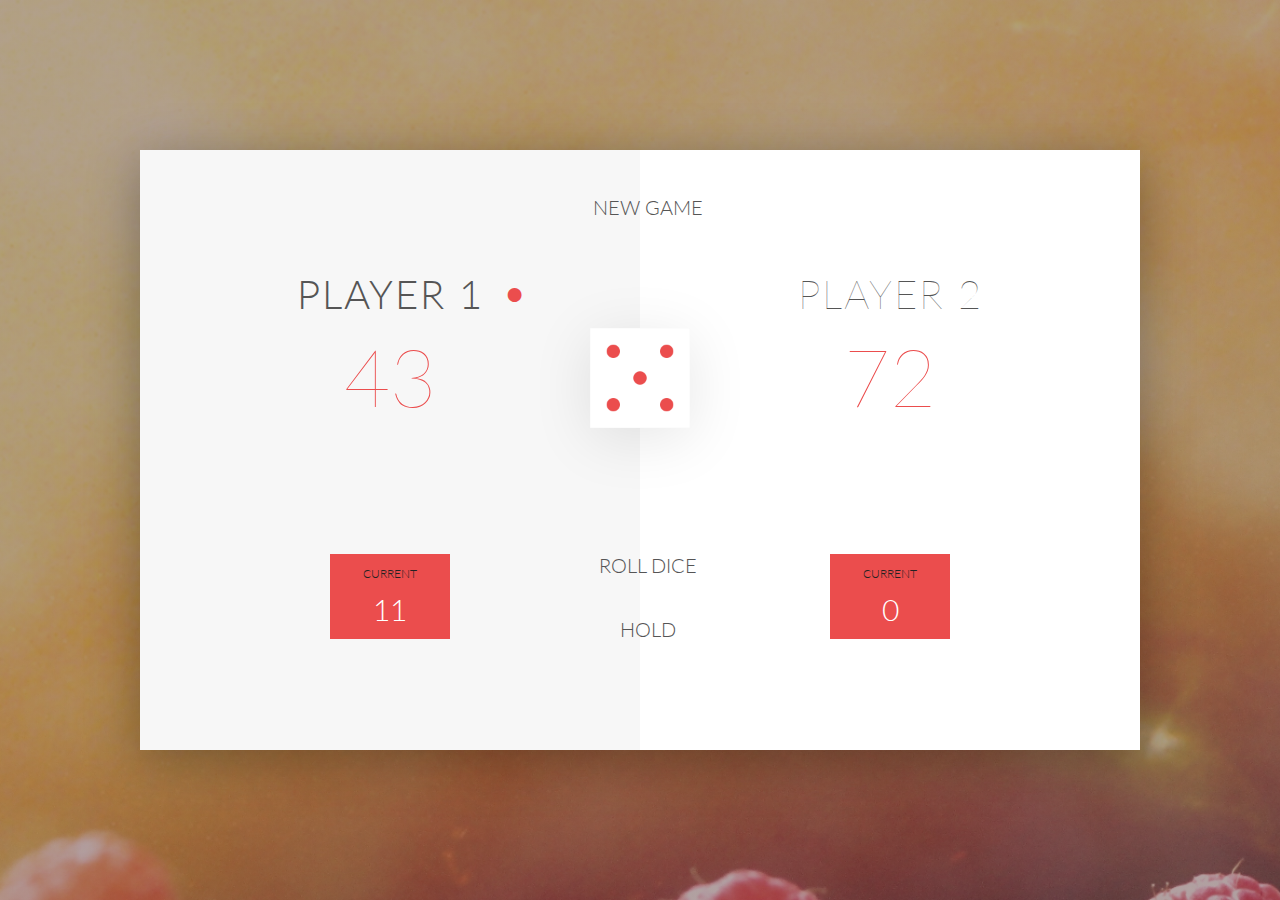
==== 4. JavaScript in the Browser DOM Manipulation and Events/35. Download the Code/4-DOM-Pig-Game/index.html @ 81134654 "Lecture 34 - DOM" ====
<!DOCTYPE html>
<html lang="en">
    <head>
        <meta charset="UTF-8">
        <link href="https://fonts.googleapis.com/css?family=Lato:100,300,600" rel="stylesheet" type="text/css">
        <link href="http://code.ionicframework.com/ionicons/2.0.1/css/ionicons.min.css" rel="stylesheet" type="text/css">
        <link type="text/css" rel="stylesheet" href="style.css">
        
        <title>Pig Game</title>
    </head>

    <body>
        <div class="wrapper clearfix">
            <div class="player-0-panel active">
                <div class="player-name" id="name-0">Player 1</div>
                <div class="player-score" id="score-0">43</div>
                <div class="player-current-box">
                    <div class="player-current-label">Current</div>
                    <div class="player-current-score" id="current-0">11</div>
                </div>
            </div>
            
            <div class="player-1-panel">
                <div class="player-name" id="name-1">Player 2</div>
                <div class="player-score" id="score-1">72</div>
                <div class="player-current-box">
                    <div class="player-current-label">Current</div>
                    <div class="player-current-score" id="current-1">0</div>
                </div>
            </div>
            
            <button class="btn-new"><i class="ion-ios-plus-outline"></i>New game</button>
            <button class="btn-roll"><i class="ion-ios-loop"></i>Roll dice</button>
            <button class="btn-hold"><i class="ion-ios-download-outline"></i>Hold</button>
            
            <img src="dice-5.png" alt="Dice" class="dice">
        </div>
        
        <script src="app.js"></script>
    </body>
</html>
---- 4. JavaScript in the Browser DOM Manipulation and Events/35. Download the Code/4-DOM-Pig-Game/style.css ----
/**********************************************
*** GENERAL
**********************************************/

* {
    margin: 0;
    padding: 0;
    box-sizing: border-box;
    
}

.clearfix::after {
    content: "";
    display: table;
    clear: both;
}

body {
    background-image: linear-gradient(rgba(62, 20, 20, 0.4), rgba(62, 20, 20, 0.4)), url(back.jpg);
    background-size: cover;
    background-position: center;
    font-family: Lato;
    font-weight: 300;
    position: relative;
    height: 100vh;
    color: #555;
}

.wrapper {
    width: 1000px;
    position: absolute;
    top: 50%;
    left: 50%;
    transform: translate(-50%, -50%);
    background-color: #fff;
    box-shadow: 0px 10px 50px rgba(0, 0, 0, 0.3);
    overflow: hidden;
}

.player-0-panel,
.player-1-panel {
    width: 50%;
    float: left;
    height: 600px;
    padding: 100px;
}



/**********************************************
*** PLAYERS
**********************************************/

.player-name {
    font-size: 40px;
    text-align: center;
    text-transform: uppercase;
    letter-spacing: 2px;
    font-weight: 100;
    margin-top: 20px;
    margin-bottom: 10px;
    position: relative;
}

.player-score {
    text-align: center;
    font-size: 80px;
    font-weight: 100;
    color: #EB4D4D;
    margin-bottom: 130px;
}

.active { background-color: #f7f7f7; }
.active .player-name { font-weight: 300; }

.active .player-name::after {
    content: "\2022";
    font-size: 47px;
    position: absolute;
    color: #EB4D4D;
    top: -7px;
    right: 10px;
    
}

.player-current-box {
    background-color: #EB4D4D;
    color: #fff;
    width: 40%;
    margin: 0 auto;
    padding: 12px;
    text-align: center;
}

.player-current-label {
    text-transform: uppercase;
    margin-bottom: 10px;
    font-size: 12px;
    color: #222;
}

.player-current-score {
    font-size: 30px;
}

button {
    position: absolute;
    width: 200px;
    left: 50%;
    transform: translateX(-50%);
    color: #555;
    background: none;
    border: none;
    font-family: Lato;
    font-size: 20px;
    text-transform: uppercase;
    cursor: pointer;
    font-weight: 300;
    transition: background-color 0.3s, color 0.3s;
}

button:hover { font-weight: 600; }
button:hover i { margin-right: 20px; }

button:focus {
    outline: none;
}

i {
    color: #EB4D4D;
    display: inline-block;
    margin-right: 15px;
    font-size: 32px;
    line-height: 1;
    vertical-align: text-top;
    margin-top: -4px;
    transition: margin 0.3s;
}

.btn-new { top: 45px;}
.btn-roll { top: 403px;}
.btn-hold { top: 467px;}

.dice {
    position: absolute;
    left: 50%;
    top: 178px;
    transform: translateX(-50%);
    height: 100px;
    box-shadow: 0px 10px 60px rgba(0, 0, 0, 0.10);
}

.winner { background-color: #f7f7f7; }
.winner .player-name { font-weight: 300; color: #EB4D4D; }
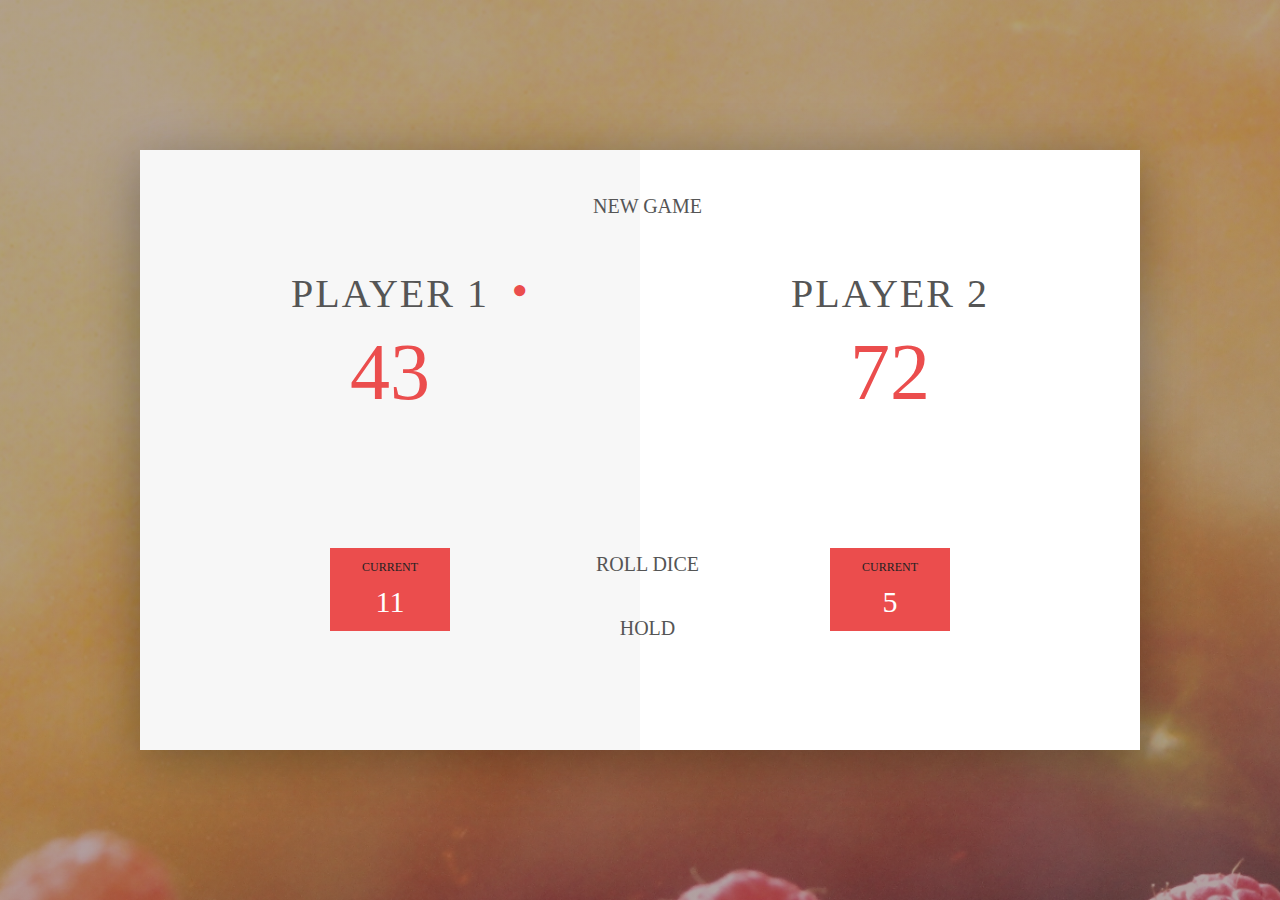
==== commit cab5f450: "Lecture 34 - DOM" ====
--- a/4. JavaScript in the Browser DOM Manipulation and Events/35. Download the Code/4-DOM-Pig-Game/index.html
+++ b/4. JavaScript in the Browser DOM Manipulation and Events/35. Download the Code/4-DOM-Pig-Game/index.html
@@ -1,41 +1,41 @@
 <!DOCTYPE html>
 <html lang="en">
-    <head>
-        <meta charset="UTF-8">
-        <link href="https://fonts.googleapis.com/css?family=Lato:100,300,600" rel="stylesheet" type="text/css">
-        <link href="http://code.ionicframework.com/ionicons/2.0.1/css/ionicons.min.css" rel="stylesheet" type="text/css">
-        <link type="text/css" rel="stylesheet" href="style.css">
-        
-        <title>Pig Game</title>
-    </head>
 
-    <body>
-        <div class="wrapper clearfix">
-            <div class="player-0-panel active">
-                <div class="player-name" id="name-0">Player 1</div>
-                <div class="player-score" id="score-0">43</div>
-                <div class="player-current-box">
-                    <div class="player-current-label">Current</div>
-                    <div class="player-current-score" id="current-0">11</div>
-                </div>
-            </div>
-            
-            <div class="player-1-panel">
-                <div class="player-name" id="name-1">Player 2</div>
-                <div class="player-score" id="score-1">72</div>
-                <div class="player-current-box">
-                    <div class="player-current-label">Current</div>
-                    <div class="player-current-score" id="current-1">0</div>
-                </div>
-            </div>
-            
-            <button class="btn-new"><i class="ion-ios-plus-outline"></i>New game</button>
-            <button class="btn-roll"><i class="ion-ios-loop"></i>Roll dice</button>
-            <button class="btn-hold"><i class="ion-ios-download-outline"></i>Hold</button>
-            
-            <img src="dice-5.png" alt="Dice" class="dice">
-        </div>
-        
-        <script src="app.js"></script>
-    </body>
+<head>
+  <meta charset="UTF-8">
+<!--   <link href="https://fonts.googleapis.com/css?family=Lato:100,300,600" rel="stylesheet" type="text/css">
+  <link href="http://code.ionicframework.com/ionicons/2.0.1/css/ionicons.min.css" rel="stylesheet" type="text/css">
+ -->  <link type="text/css" rel="stylesheet" href="style.css">
+  <title>Pig Game</title>
+</head>
+
+<body>
+  <div class="wrapper clearfix">
+    <div class="player-0-panel active">
+      <div class="player-name" id="name-0">Player 1</div>
+      <div class="player-score" id="score-0">43</div>
+      <div class="player-current-box">
+        <div class="player-current-label">Current</div>
+        <div class="player-current-score" id="current-0">11</div>
+      </div>
+    </div>
+
+    <div class="player-1-panel">
+      <div class="player-name" id="name-1">Player 2</div>
+      <div class="player-score" id="score-1">72</div>
+      <div class="player-current-box">
+        <div class="player-current-label">Current</div>
+        <div class="player-current-score" id="current-1">0</div>
+      </div>
+    </div>
+
+    <button class="btn-new"><i class="ion-ios-plus-outline"></i>New game</button>
+    <button class="btn-roll"><i class="ion-ios-loop"></i>Roll dice</button>
+    <button class="btn-hold"><i class="ion-ios-download-outline"></i>Hold</button>
+    
+    <img src="dice-5.png" alt="Dice" class="dice">
+  </div>
+  <script src="app.js"></script>
+</body>
+
 </html>--- a/4. JavaScript in the Browser DOM Manipulation and Events/35. Download the Code/4-DOM-Pig-Game/style.css
+++ b/4. JavaScript in the Browser DOM Manipulation and Events/35. Download the Code/4-DOM-Pig-Game/style.css
@@ -3,47 +3,47 @@
 **********************************************/
 
 * {
-    margin: 0;
-    padding: 0;
-    box-sizing: border-box;
-    
+  margin: 0;
+  padding: 0;
+  box-sizing: border-box;
 }
 
 .clearfix::after {
-    content: "";
-    display: table;
-    clear: both;
+  content: "";
+  display: table;
+  clear: both;
 }
 
 body {
-    background-image: linear-gradient(rgba(62, 20, 20, 0.4), rgba(62, 20, 20, 0.4)), url(back.jpg);
-    background-size: cover;
-    background-position: center;
-    font-family: Lato;
-    font-weight: 300;
-    position: relative;
-    height: 100vh;
-    color: #555;
+  background-image: linear-gradient(rgba(62, 20, 20, 0.4), rgba(62, 20, 20, 0.4)), url(back.jpg);
+  background-size: cover;
+  background-position: center;
+  font-family: Lato;
+  font-weight: 300;
+  position: relative;
+  height: 100vh;
+  color: #555;
 }
 
 .wrapper {
-    width: 1000px;
-    position: absolute;
-    top: 50%;
-    left: 50%;
-    transform: translate(-50%, -50%);
-    background-color: #fff;
-    box-shadow: 0px 10px 50px rgba(0, 0, 0, 0.3);
-    overflow: hidden;
+  width: 1000px;
+  position: absolute;
+  top: 50%;
+  left: 50%;
+  transform: translate(-50%, -50%);
+  background-color: #fff;
+  box-shadow: 0px 10px 50px rgba(0, 0, 0, 0.3);
+  overflow: hidden;
 }
 
 .player-0-panel,
 .player-1-panel {
-    width: 50%;
-    float: left;
-    height: 600px;
-    padding: 100px;
+  width: 50%;
+  float: left;
+  height: 600px;
+  padding: 100px;
 }
+
 
 
 
@@ -52,103 +52,126 @@
 **********************************************/
 
 .player-name {
-    font-size: 40px;
-    text-align: center;
-    text-transform: uppercase;
-    letter-spacing: 2px;
-    font-weight: 100;
-    margin-top: 20px;
-    margin-bottom: 10px;
-    position: relative;
+  font-size: 40px;
+  text-align: center;
+  text-transform: uppercase;
+  letter-spacing: 2px;
+  font-weight: 100;
+  margin-top: 20px;
+  margin-bottom: 10px;
+  position: relative;
 }
 
 .player-score {
-    text-align: center;
-    font-size: 80px;
-    font-weight: 100;
-    color: #EB4D4D;
-    margin-bottom: 130px;
+  text-align: center;
+  font-size: 80px;
+  font-weight: 100;
+  color: #EB4D4D;
+  margin-bottom: 130px;
 }
 
-.active { background-color: #f7f7f7; }
-.active .player-name { font-weight: 300; }
+.active {
+  background-color: #f7f7f7;
+}
+
+.active .player-name {
+  font-weight: 300;
+}
 
 .active .player-name::after {
-    content: "\2022";
-    font-size: 47px;
-    position: absolute;
-    color: #EB4D4D;
-    top: -7px;
-    right: 10px;
-    
+  content: "\2022";
+  font-size: 47px;
+  position: absolute;
+  color: #EB4D4D;
+  top: -7px;
+  right: 10px;
 }
 
 .player-current-box {
-    background-color: #EB4D4D;
-    color: #fff;
-    width: 40%;
-    margin: 0 auto;
-    padding: 12px;
-    text-align: center;
+  background-color: #EB4D4D;
+  color: #fff;
+  width: 40%;
+  margin: 0 auto;
+  padding: 12px;
+  text-align: center;
 }
 
 .player-current-label {
-    text-transform: uppercase;
-    margin-bottom: 10px;
-    font-size: 12px;
-    color: #222;
+  text-transform: uppercase;
+  margin-bottom: 10px;
+  font-size: 12px;
+  color: #222;
 }
 
 .player-current-score {
-    font-size: 30px;
+  font-size: 30px;
 }
 
 button {
-    position: absolute;
-    width: 200px;
-    left: 50%;
-    transform: translateX(-50%);
-    color: #555;
-    background: none;
-    border: none;
-    font-family: Lato;
-    font-size: 20px;
-    text-transform: uppercase;
-    cursor: pointer;
-    font-weight: 300;
-    transition: background-color 0.3s, color 0.3s;
+  position: absolute;
+  width: 200px;
+  left: 50%;
+  transform: translateX(-50%);
+  color: #555;
+  background: none;
+  border: none;
+  font-family: Lato;
+  font-size: 20px;
+  text-transform: uppercase;
+  cursor: pointer;
+  font-weight: 300;
+  transition: background-color 0.3s, color 0.3s;
 }
 
-button:hover { font-weight: 600; }
-button:hover i { margin-right: 20px; }
+button:hover {
+  font-weight: 600;
+}
+
+button:hover i {
+  margin-right: 20px;
+}
 
 button:focus {
-    outline: none;
+  outline: none;
 }
 
 i {
-    color: #EB4D4D;
-    display: inline-block;
-    margin-right: 15px;
-    font-size: 32px;
-    line-height: 1;
-    vertical-align: text-top;
-    margin-top: -4px;
-    transition: margin 0.3s;
+  color: #EB4D4D;
+  display: inline-block;
+  margin-right: 15px;
+  font-size: 32px;
+  line-height: 1;
+  vertical-align: text-top;
+  margin-top: -4px;
+  transition: margin 0.3s;
 }
 
-.btn-new { top: 45px;}
-.btn-roll { top: 403px;}
-.btn-hold { top: 467px;}
+.btn-new {
+  top: 45px;
+}
+
+.btn-roll {
+  top: 403px;
+}
+
+.btn-hold {
+  top: 467px;
+}
 
 .dice {
-    position: absolute;
-    left: 50%;
-    top: 178px;
-    transform: translateX(-50%);
-    height: 100px;
-    box-shadow: 0px 10px 60px rgba(0, 0, 0, 0.10);
+  position: absolute;
+  left: 50%;
+  top: 178px;
+  transform: translateX(-50%);
+  height: 100px;
+  box-shadow: 0px 10px 60px rgba(0, 0, 0, 0.10);
 }
 
-.winner { background-color: #f7f7f7; }
-.winner .player-name { font-weight: 300; color: #EB4D4D; }+.winner {
+  background-color: #f7f7f7;
+}
+
+.winner .player-name {
+  font-weight: 300;
+  color: #EB4D4D;
+}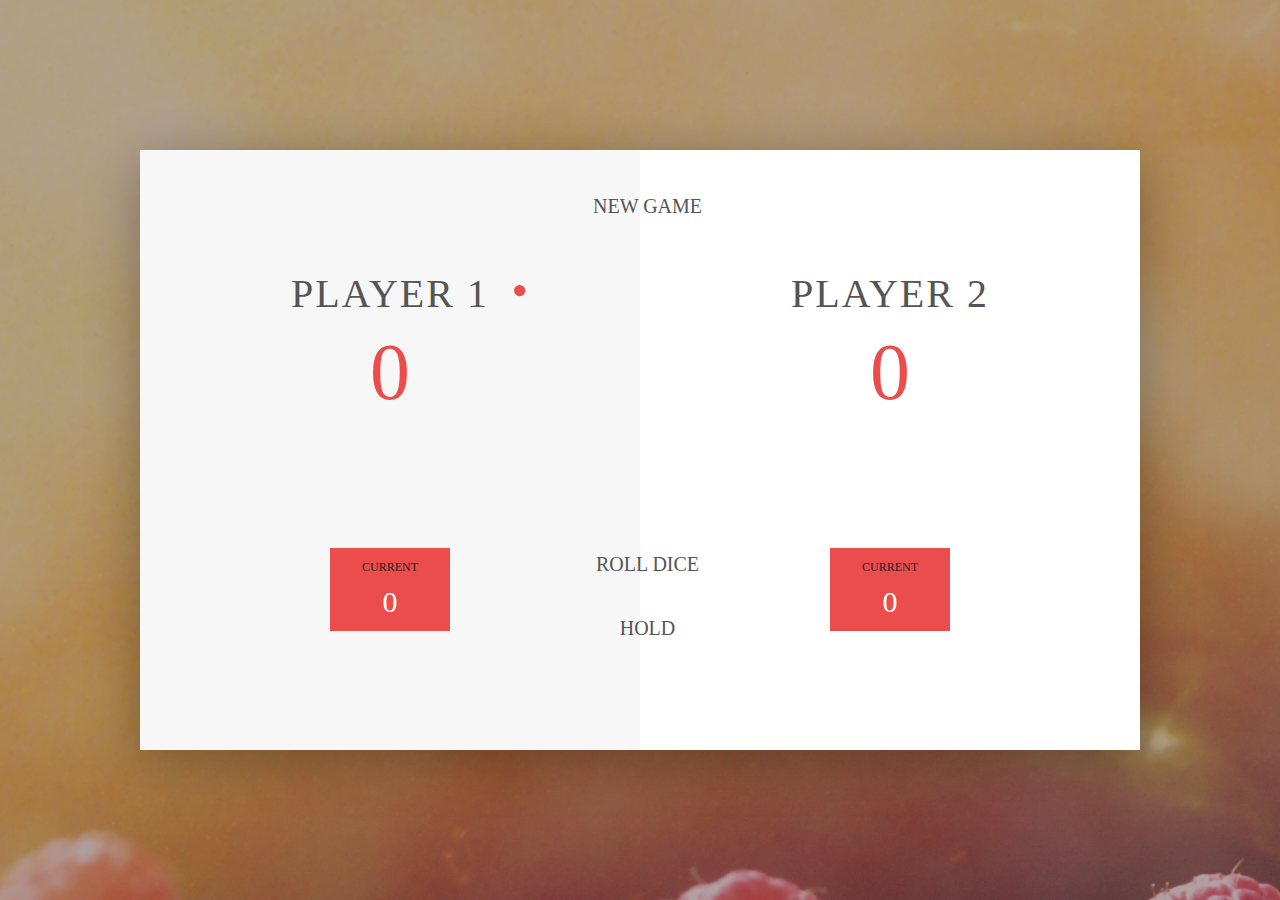
==== commit 98028dd1: "Lecture 34 - Events" ====
--- a/4. JavaScript in the Browser DOM Manipulation and Events/35. Download the Code/4-DOM-Pig-Game/index.html
+++ b/4. JavaScript in the Browser DOM Manipulation and Events/35. Download the Code/4-DOM-Pig-Game/index.html
@@ -32,9 +32,10 @@
     <button class="btn-new"><i class="ion-ios-plus-outline"></i>New game</button>
     <button class="btn-roll"><i class="ion-ios-loop"></i>Roll dice</button>
     <button class="btn-hold"><i class="ion-ios-download-outline"></i>Hold</button>
-    
+
     <img src="dice-5.png" alt="Dice" class="dice">
   </div>
+  
   <script src="app.js"></script>
 </body>
 
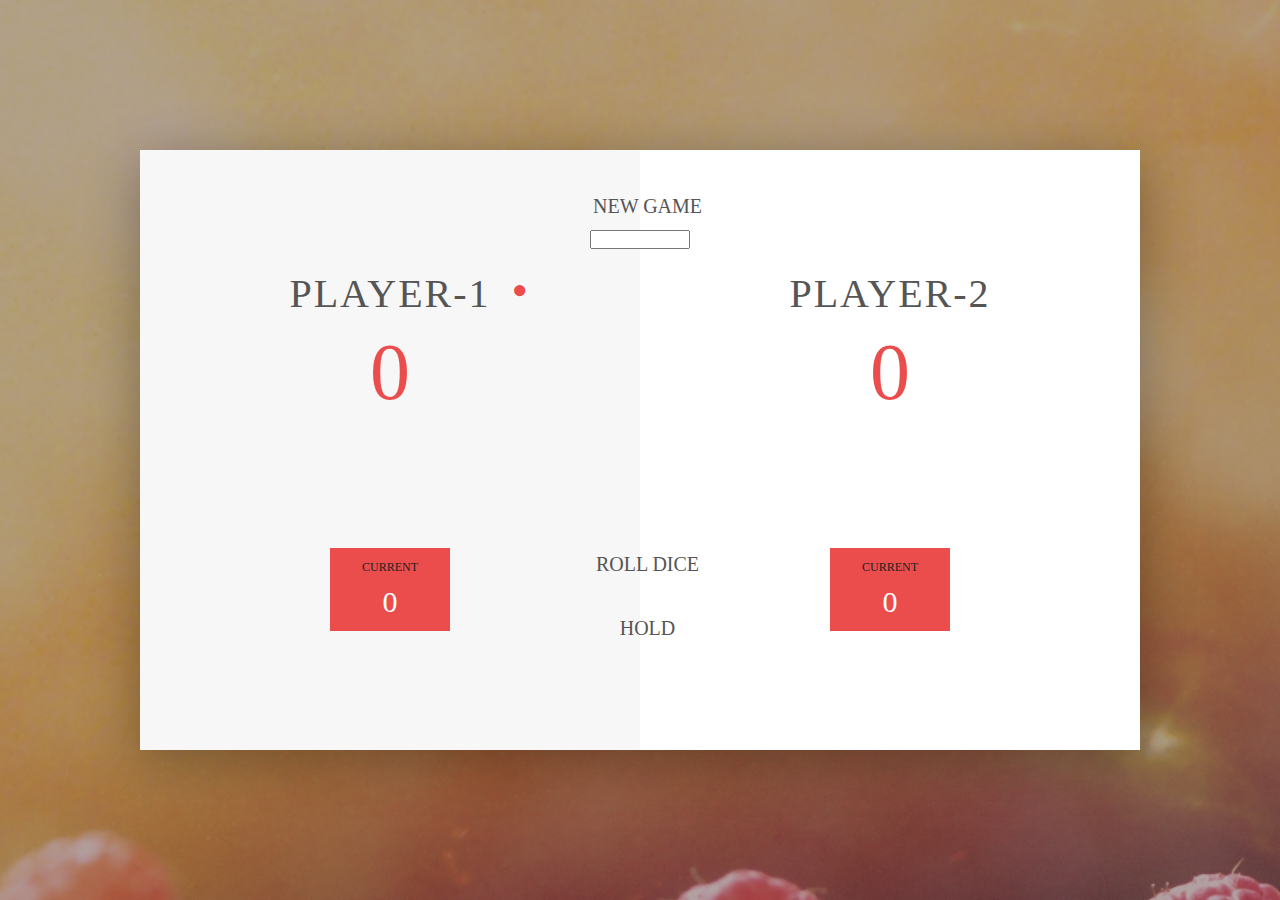
==== commit 03e29e3c: "Lecture 46 - Constructors" ====
--- a/4. JavaScript in the Browser DOM Manipulation and Events/35. Download the Code/4-DOM-Pig-Game/index.html
+++ b/4. JavaScript in the Browser DOM Manipulation and Events/35. Download the Code/4-DOM-Pig-Game/index.html
@@ -32,10 +32,11 @@
     <button class="btn-new"><i class="ion-ios-plus-outline"></i>New game</button>
     <button class="btn-roll"><i class="ion-ios-loop"></i>Roll dice</button>
     <button class="btn-hold"><i class="ion-ios-download-outline"></i>Hold</button>
+    <input type="number" id="scores-to-winn">
 
     <img src="dice-5.png" alt="Dice" class="dice">
   </div>
-  
+
   <script src="app.js"></script>
 </body>
 
--- a/4. JavaScript in the Browser DOM Manipulation and Events/35. Download the Code/4-DOM-Pig-Game/style.css
+++ b/4. JavaScript in the Browser DOM Manipulation and Events/35. Download the Code/4-DOM-Pig-Game/style.css
@@ -174,4 +174,30 @@
 .winner .player-name {
   font-weight: 300;
   color: #EB4D4D;
-}+}
+
+#scores-to-winn {
+    position: absolute;
+    top: 80px;
+    left: 50%;
+    transform: translateX(-50%);
+    width: 100px;
+
+}
+
+
+
+
+
+
+
+
+
+
+
+
+
+
+
+
+
